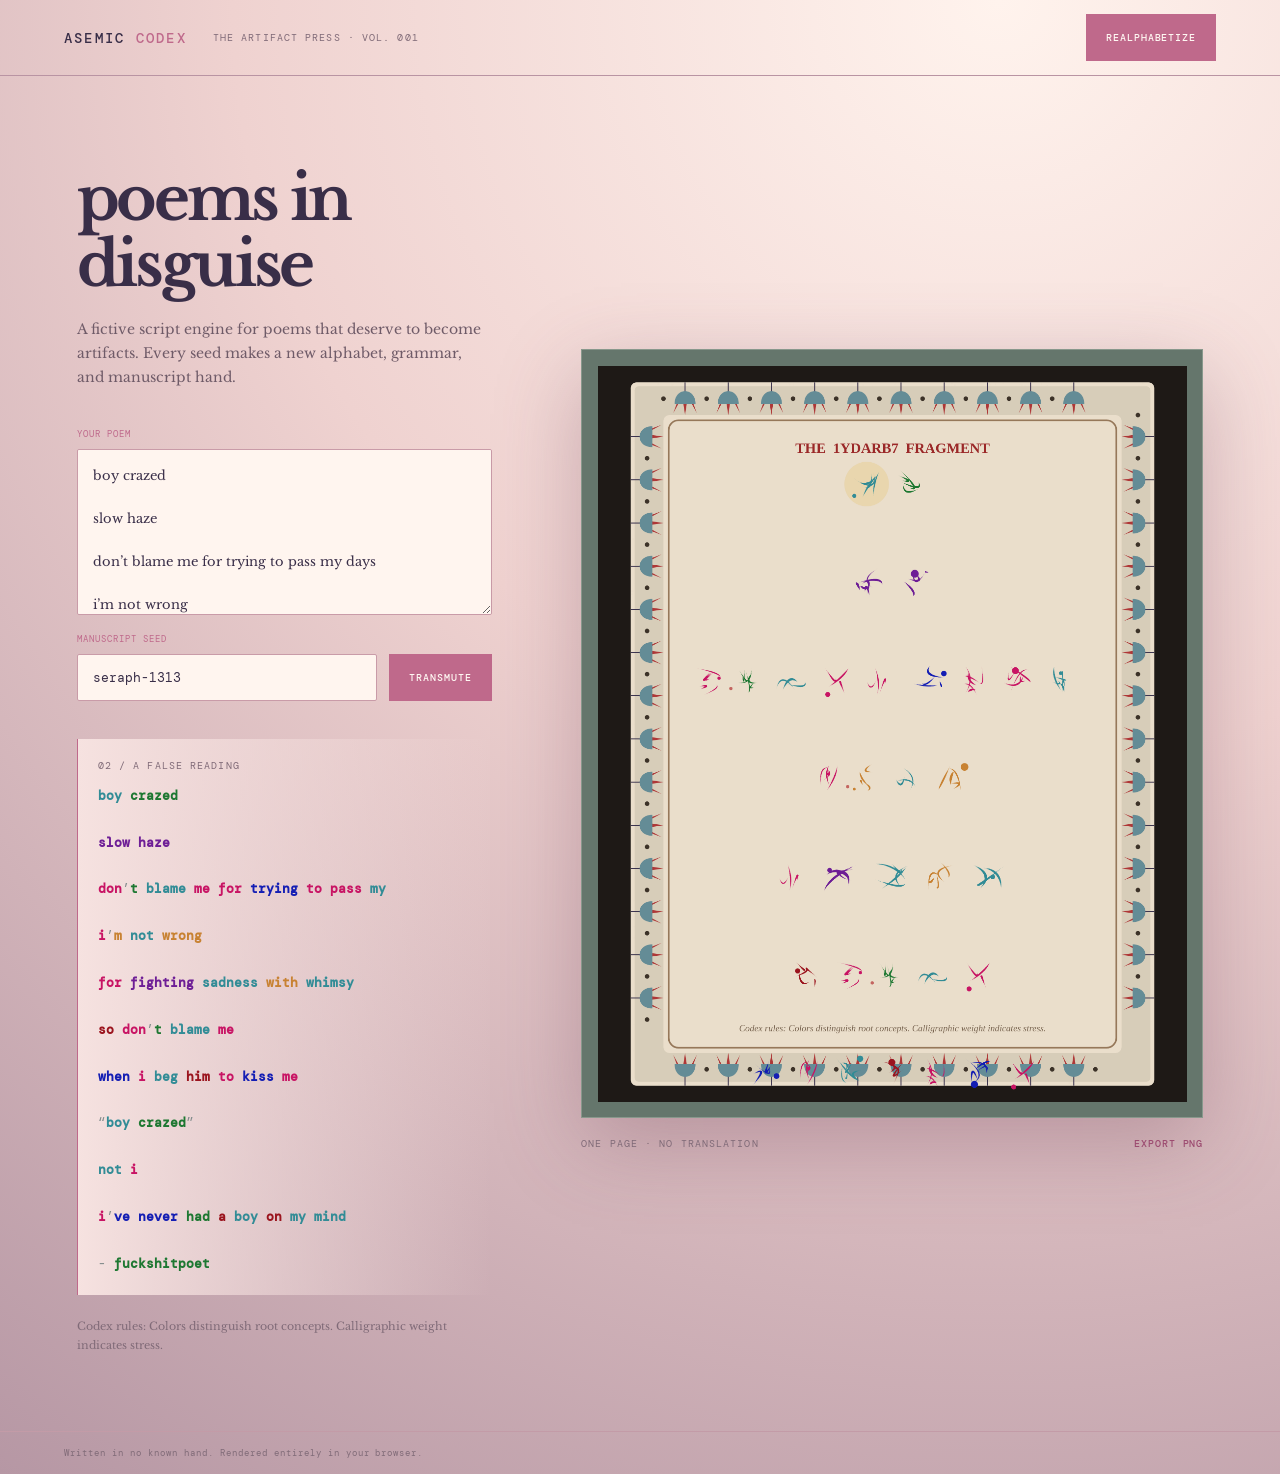
==== web/index.html @ 6e240fef "Update default poem to user's 'boy crazed' poem" ====
<!doctype html>
<html lang="en">
<head>
  <meta charset="utf-8">
  <meta name="viewport" content="width=device-width,initial-scale=1">
  <meta name="theme-color" content="#141b1b">
  <title>Asemic Codex Generator</title>
  <link rel="stylesheet" href="styles.css">
</head>
<body>
  <header>
    <a class="brand" href="#">ASEMIC <span>CODEX</span></a>
    <p>THE ARTIFACT PRESS · VOL. 001</p>
    <button id="new-seed">REALPHABETIZE</button>
  </header>
  <main>
    <section class="control-panel">
      <h1 id="title-text" data-text="poems in disguise">poems in disguise</h1>
      <p class="intro">A fictive script engine for poems that deserve to become artifacts. Every seed makes a new alphabet, grammar, and manuscript hand.</p>
      <label for="poem">YOUR POEM</label>
      <textarea id="poem" spellcheck="false">boy crazed

slow haze

don’t blame me for trying to pass my days

i’m not wrong

for fighting sadness with whimsy

so don’t blame me

when i beg him to kiss me

“boy crazed”

not i

i’ve never had a boy on my mind 

- fuckshitpoet</textarea>
      <div class="seed-row">
        <div><label for="seed">MANUSCRIPT SEED</label><input id="seed" value="seraph-1313" maxlength="28"></div>
        <button id="transmute">Transmute</button>
      </div>
      <div class="reading">
        <div class="eyebrow">02 / A FALSE READING</div>
        <p id="translation" aria-live="polite"></p>
      </div>
      <p class="grammar" id="grammar"></p>
    </section>
    <section class="artifact">
      <div class="paper-frame">
        <canvas id="codex" width="1200" height="1500" aria-label="Generated illuminated codex page"></canvas>
      </div>
      <div class="artifact-actions">
        <span>ONE PAGE · NO TRANSLATION</span>
        <button class="quiet" id="download">Export PNG</button>
      </div>
    </section>
  </main>
  <footer>Written in no known hand. Rendered entirely in your browser.</footer>
  <script src="app.js"></script>
</body>
</html>
---- web/styles.css ----
@import url('https://fonts.googleapis.com/css2?family=DM+Mono:wght@400;500&family=Libre+Baskerville:ital,wght@0,400;0,700;1,400&display=swap');
:root { --ink:#392e48; --acid:#bf698b; --quiet:#806b78; --bg:#f1d9d5; --panel:#f8e9e5; }
* { box-sizing:border-box; }
body { margin:0; color:var(--ink); background:radial-gradient(circle at 78% 0,#fff3ed 0,#efd2d0 43%,#b697a4 100%); font-family:"Libre Baskerville", Georgia, serif; }
header { height:76px; display:flex; align-items:center; padding:0 clamp(22px,5vw,88px); border-bottom:1px solid #b994a3; gap:26px; }
.brand { text-decoration:none; color:var(--ink); font-family:"DM Mono",monospace; letter-spacing:.16em; font-size:14px; font-weight:500; }.brand span{color:var(--acid)}
header p, footer, .eyebrow, label, .artifact-actions { font-family:"DM Mono",monospace; font-size:10px; letter-spacing:.11em; color:var(--quiet); } header p{margin-right:auto}
main { max-width:1440px; min-height:calc(100vh - 120px); margin:auto; padding:clamp(34px,6vw,94px); display:grid; grid-template-columns:minmax(310px,.8fr) minmax(400px,1.2fr); gap:clamp(36px,7vw,120px); align-items:center; }
h1 { font-size:clamp(38px,4.8vw,68px); line-height:1.08; letter-spacing:-.055em; margin:13px 0 20px; position:relative; } h1::after { content:attr(data-text); position:absolute; left:0; top:0; color:var(--ink); filter:blur(6px); pointer-events:none; opacity:0; transition:opacity 0.2s; -webkit-mask-image:radial-gradient(circle 60px at var(--x, 50%) var(--y, 50%), black 0%, transparent 100%); mask-image:radial-gradient(circle 60px at var(--x, 50%) var(--y, 50%), black 0%, transparent 100%); } h1:hover::after { opacity:1; } .intro{color:#6f5b68;line-height:1.7;font-size:14px;max-width:490px;margin-bottom:38px}
label { display:block; margin:0 0 9px; color:var(--acid); font-size:9px; }
textarea,input { width:100%; border:1px solid #c99ba8; background:#fff5ef; border-radius:2px; color:#392e48; font:13px/1.65 "Libre Baskerville",serif; padding:15px; outline:none; transition:border .2s; } textarea{height:166px;resize:vertical} textarea:focus,input:focus{border-color:var(--acid)}
.seed-row{display:grid;grid-template-columns:1fr auto;gap:12px;align-items:end;margin-top:14px}.seed-row input{font-family:"DM Mono",monospace;height:47px}
button { border:1px solid var(--acid); background:var(--acid); color:#fff8f3; cursor:pointer; height:47px; padding:0 19px; font:500 10px "DM Mono",monospace; letter-spacing:.09em; text-transform:uppercase; transition:transform .15s,background .15s; } button:hover{transform:translateY(-2px);background:#a94d75}.quiet { height:auto; padding:8px 0; border:0; background:none; color:#9c4b70 }.quiet:hover{background:none;color:#71304e}
.reading{margin-top:38px;padding:20px;border-left:1px solid #bf698b;background:linear-gradient(90deg,#f6e2e0,transparent)}.reading p{font-family:"DM Mono",monospace;font-size:13px;line-height:1.8;color:#51425c;margin:12px 0 0;min-height:40px;word-break:break-word}.grammar{font-size:11px;line-height:1.7;color:#806b78;margin:22px 0 0}
.artifact{min-width:0}.paper-frame{padding:clamp(9px,1.3vw,18px);background:#65766c;box-shadow:0 25px 80px #73445b55, inset 0 0 0 1px #88988c}.paper-frame canvas{width:100%;height:auto;display:block;background:#f5d6d0}.artifact-actions{display:flex;justify-content:space-between;align-items:center;padding:11px 0 0}.artifact-actions .quiet{font-size:10px}
footer{border-top:1px solid #c39ba7;padding:15px clamp(22px,5vw,88px);font-size:9px}@media(max-width:850px){header p{display:none}main{grid-template-columns:1fr;padding:42px 24px}.control-panel{max-width:600px}.artifact{order:-1}}
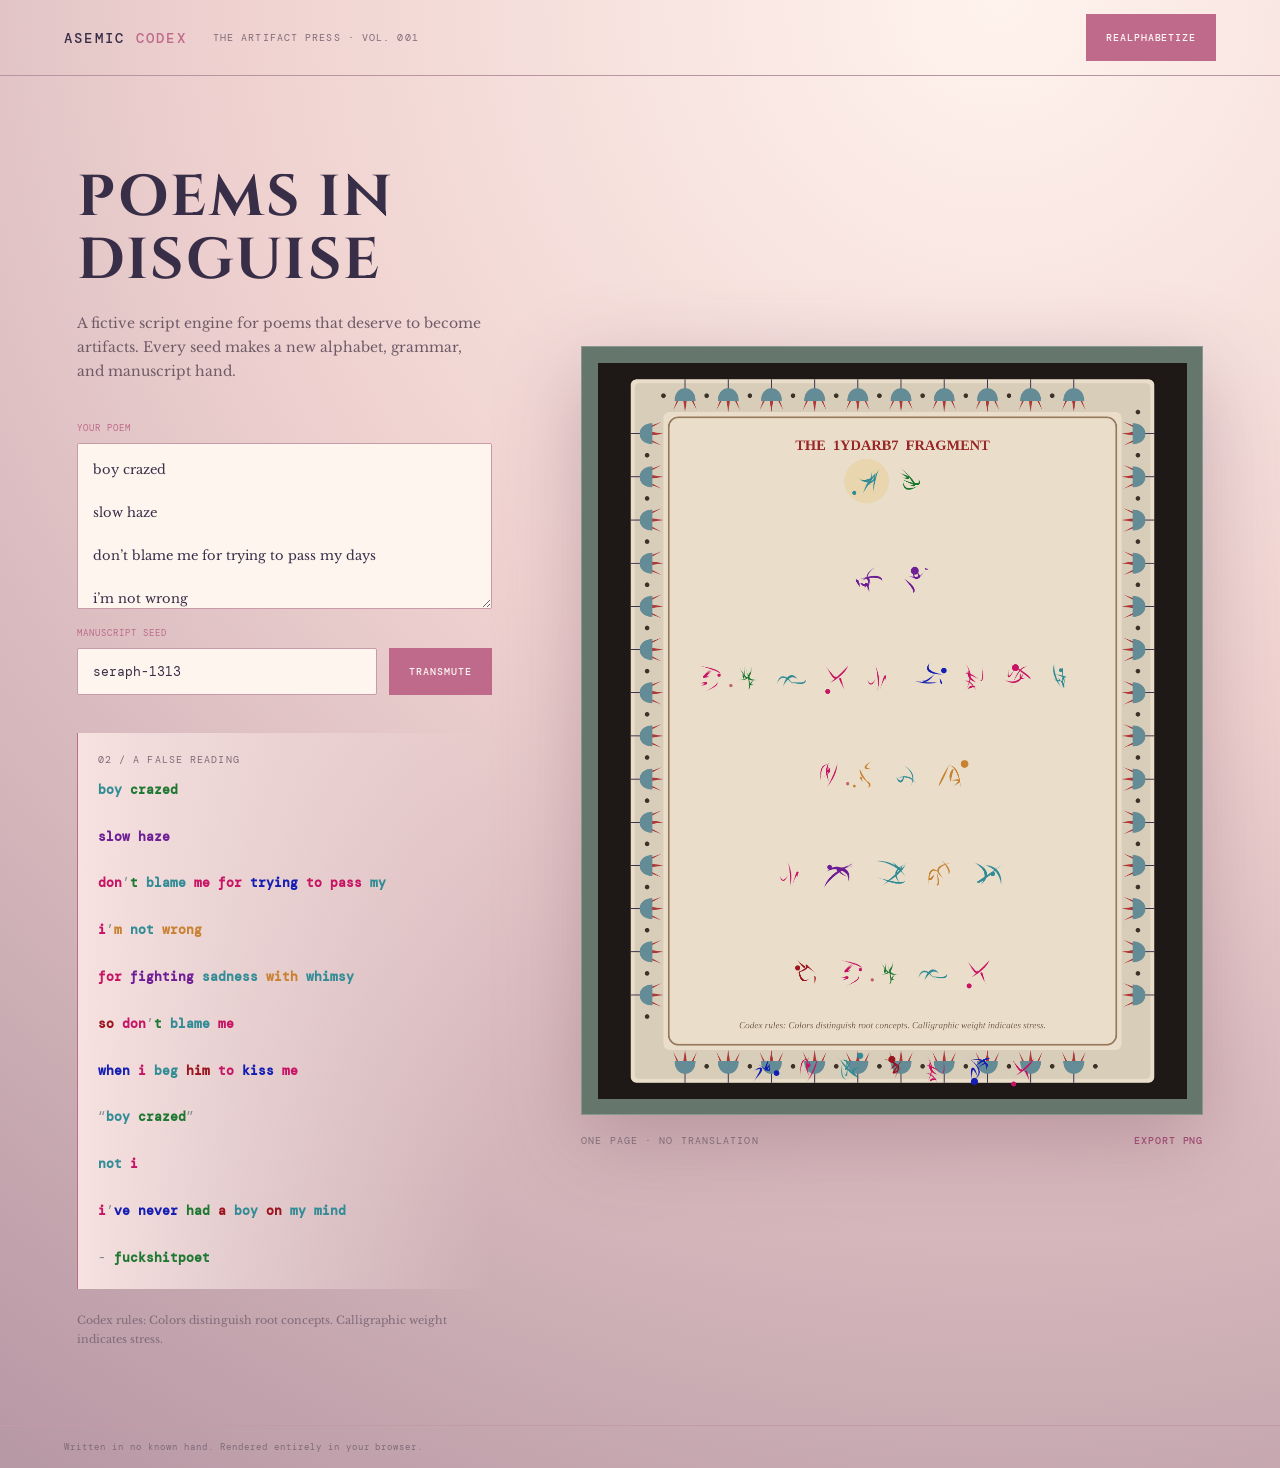
==== commit f1c77174: "Change header to uppercase and use Cinzel font for elegance" ====
--- a/web/index.html
+++ b/web/index.html
@@ -15,7 +15,7 @@
   </header>
   <main>
     <section class="control-panel">
-      <h1 id="title-text" data-text="poems in disguise">poems in disguise</h1>
+      <h1 id="title-text" data-text="POEMS IN DISGUISE">POEMS IN DISGUISE</h1>
       <p class="intro">A fictive script engine for poems that deserve to become artifacts. Every seed makes a new alphabet, grammar, and manuscript hand.</p>
       <label for="poem">YOUR POEM</label>
       <textarea id="poem" spellcheck="false">boy crazed
--- a/web/styles.css
+++ b/web/styles.css
@@ -1,4 +1,4 @@
-@import url('https://fonts.googleapis.com/css2?family=DM+Mono:wght@400;500&family=Libre+Baskerville:ital,wght@0,400;0,700;1,400&display=swap');
+@import url('https://fonts.googleapis.com/css2?family=Cinzel:wght@500;700&family=DM+Mono:wght@400;500&family=Libre+Baskerville:ital,wght@0,400;0,700;1,400&display=swap');
 :root { --ink:#392e48; --acid:#bf698b; --quiet:#806b78; --bg:#f1d9d5; --panel:#f8e9e5; }
 * { box-sizing:border-box; }
 body { margin:0; color:var(--ink); background:radial-gradient(circle at 78% 0,#fff3ed 0,#efd2d0 43%,#b697a4 100%); font-family:"Libre Baskerville", Georgia, serif; }
@@ -6,7 +6,7 @@
 .brand { text-decoration:none; color:var(--ink); font-family:"DM Mono",monospace; letter-spacing:.16em; font-size:14px; font-weight:500; }.brand span{color:var(--acid)}
 header p, footer, .eyebrow, label, .artifact-actions { font-family:"DM Mono",monospace; font-size:10px; letter-spacing:.11em; color:var(--quiet); } header p{margin-right:auto}
 main { max-width:1440px; min-height:calc(100vh - 120px); margin:auto; padding:clamp(34px,6vw,94px); display:grid; grid-template-columns:minmax(310px,.8fr) minmax(400px,1.2fr); gap:clamp(36px,7vw,120px); align-items:center; }
-h1 { font-size:clamp(38px,4.8vw,68px); line-height:1.08; letter-spacing:-.055em; margin:13px 0 20px; position:relative; } h1::after { content:attr(data-text); position:absolute; left:0; top:0; color:var(--ink); filter:blur(6px); pointer-events:none; opacity:0; transition:opacity 0.2s; -webkit-mask-image:radial-gradient(circle 60px at var(--x, 50%) var(--y, 50%), black 0%, transparent 100%); mask-image:radial-gradient(circle 60px at var(--x, 50%) var(--y, 50%), black 0%, transparent 100%); } h1:hover::after { opacity:1; } .intro{color:#6f5b68;line-height:1.7;font-size:14px;max-width:490px;margin-bottom:38px}
+h1 { font-family:'Cinzel', serif; font-size:clamp(36px,4.5vw,62px); line-height:1.1; letter-spacing:0.04em; margin:13px 0 20px; position:relative; } h1::after { content:attr(data-text); position:absolute; left:0; top:0; color:var(--ink); filter:blur(6px); pointer-events:none; opacity:0; transition:opacity 0.2s; -webkit-mask-image:radial-gradient(circle 60px at var(--x, 50%) var(--y, 50%), black 0%, transparent 100%); mask-image:radial-gradient(circle 60px at var(--x, 50%) var(--y, 50%), black 0%, transparent 100%); } h1:hover::after { opacity:1; } .intro{color:#6f5b68;line-height:1.7;font-size:14px;max-width:490px;margin-bottom:38px}
 label { display:block; margin:0 0 9px; color:var(--acid); font-size:9px; }
 textarea,input { width:100%; border:1px solid #c99ba8; background:#fff5ef; border-radius:2px; color:#392e48; font:13px/1.65 "Libre Baskerville",serif; padding:15px; outline:none; transition:border .2s; } textarea{height:166px;resize:vertical} textarea:focus,input:focus{border-color:var(--acid)}
 .seed-row{display:grid;grid-template-columns:1fr auto;gap:12px;align-items:end;margin-top:14px}.seed-row input{font-family:"DM Mono",monospace;height:47px}
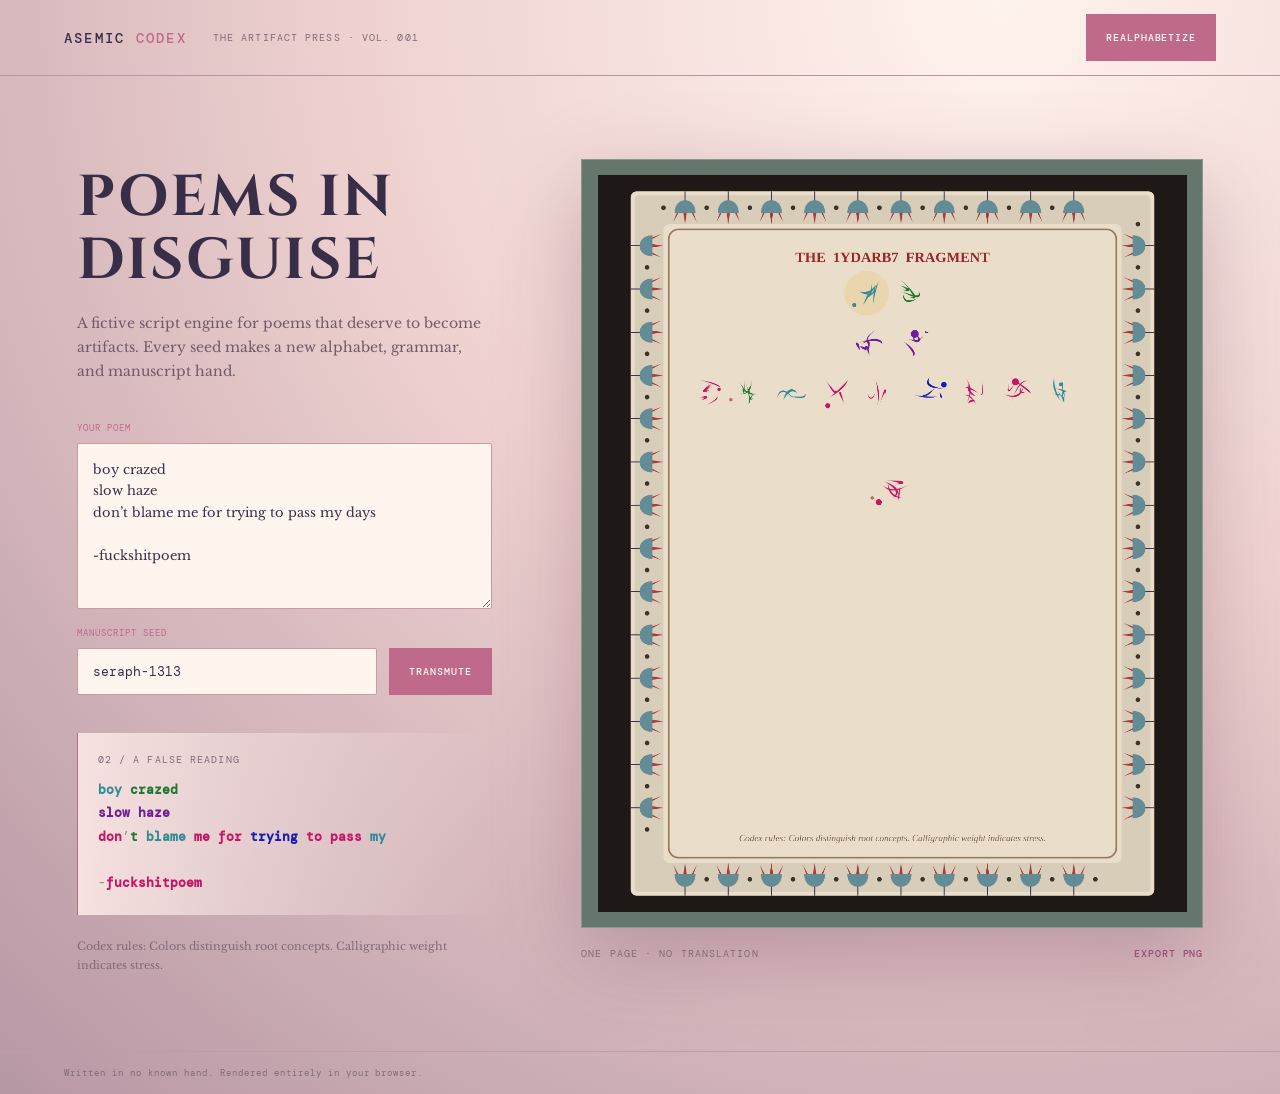
==== commit 8d9ecc82: "Change default poem to the shorter version" ====
--- a/web/index.html
+++ b/web/index.html
@@ -19,26 +19,10 @@
       <p class="intro">A fictive script engine for poems that deserve to become artifacts. Every seed makes a new alphabet, grammar, and manuscript hand.</p>
       <label for="poem">YOUR POEM</label>
       <textarea id="poem" spellcheck="false">boy crazed
-
 slow haze
-
 don’t blame me for trying to pass my days
 
-i’m not wrong
-
-for fighting sadness with whimsy
-
-so don’t blame me
-
-when i beg him to kiss me
-
-“boy crazed”
-
-not i
-
-i’ve never had a boy on my mind 
-
-- fuckshitpoet</textarea>
+-fuckshitpoem</textarea>
       <div class="seed-row">
         <div><label for="seed">MANUSCRIPT SEED</label><input id="seed" value="seraph-1313" maxlength="28"></div>
         <button id="transmute">Transmute</button>
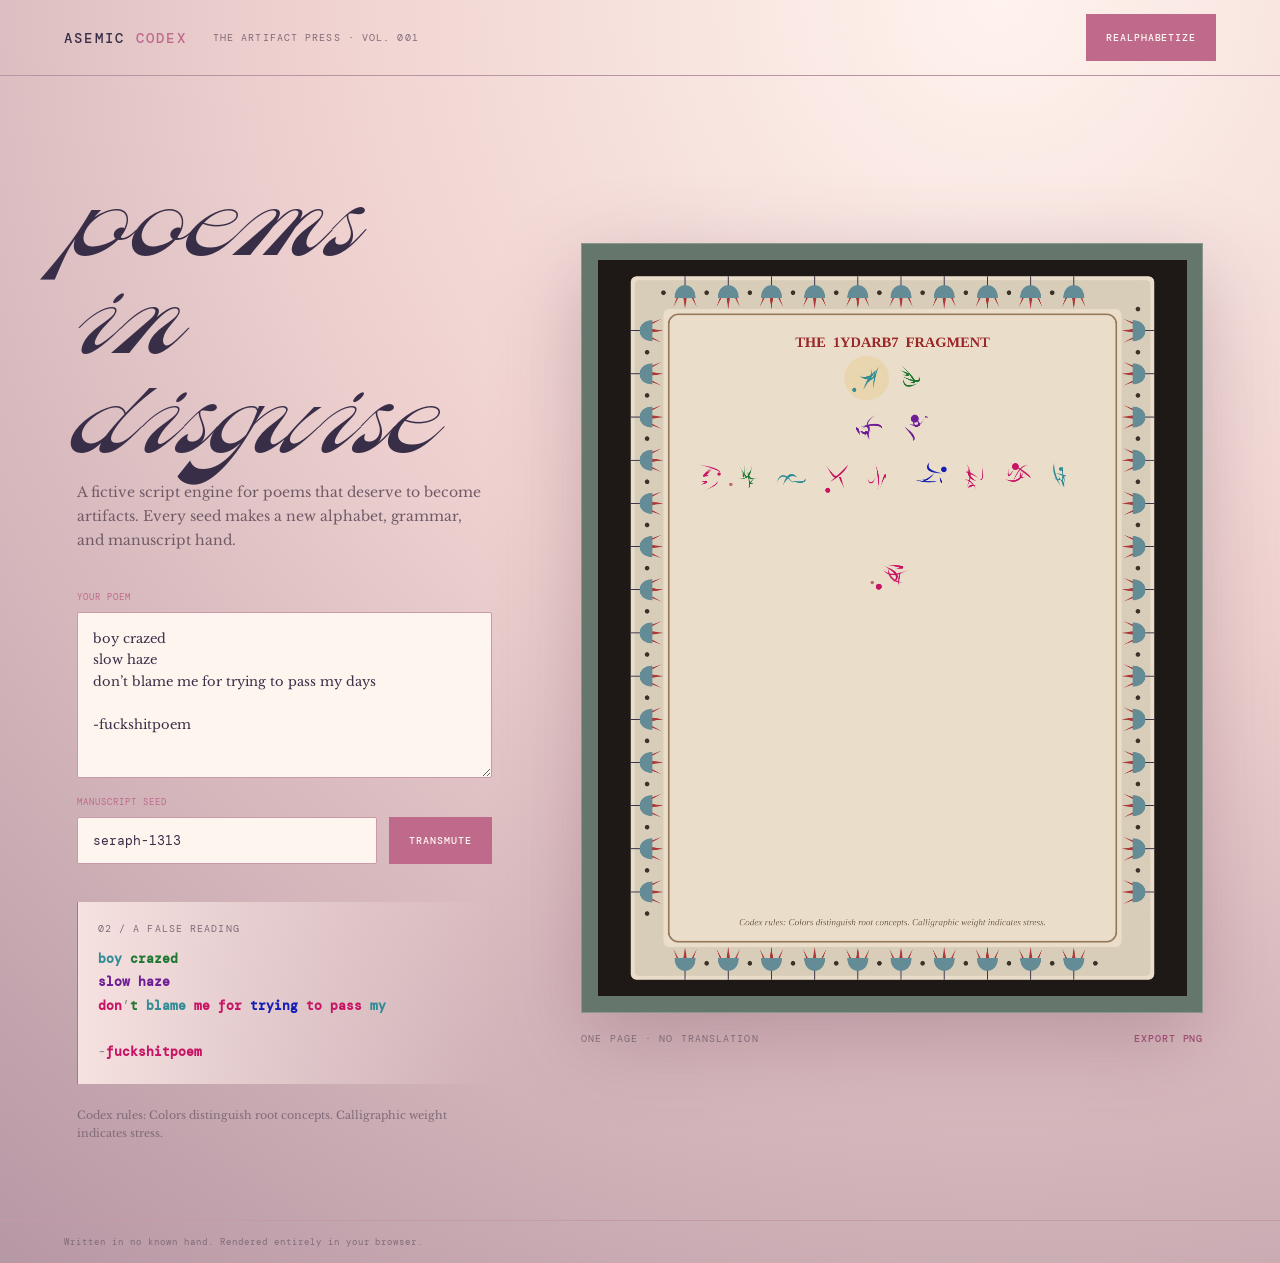
==== commit abd0a8d8: "Add custom MolliesScript font and apply it to header" ====
--- a/web/index.html
+++ b/web/index.html
@@ -15,7 +15,7 @@
   </header>
   <main>
     <section class="control-panel">
-      <h1 id="title-text" data-text="POEMS IN DISGUISE">POEMS IN DISGUISE</h1>
+      <h1 id="title-text" data-text="poems in disguise">poems in disguise</h1>
       <p class="intro">A fictive script engine for poems that deserve to become artifacts. Every seed makes a new alphabet, grammar, and manuscript hand.</p>
       <label for="poem">YOUR POEM</label>
       <textarea id="poem" spellcheck="false">boy crazed
--- a/web/styles.css
+++ b/web/styles.css
@@ -1,4 +1,5 @@
 @import url('https://fonts.googleapis.com/css2?family=Cinzel:wght@500;700&family=DM+Mono:wght@400;500&family=Libre+Baskerville:ital,wght@0,400;0,700;1,400&display=swap');
+@font-face { font-family: 'MolliesScript'; src: url('assets/MolliesScript-Regular-Exfont9d72.otf') format('opentype'); }
 :root { --ink:#392e48; --acid:#bf698b; --quiet:#806b78; --bg:#f1d9d5; --panel:#f8e9e5; }
 * { box-sizing:border-box; }
 body { margin:0; color:var(--ink); background:radial-gradient(circle at 78% 0,#fff3ed 0,#efd2d0 43%,#b697a4 100%); font-family:"Libre Baskerville", Georgia, serif; }
@@ -6,7 +7,7 @@
 .brand { text-decoration:none; color:var(--ink); font-family:"DM Mono",monospace; letter-spacing:.16em; font-size:14px; font-weight:500; }.brand span{color:var(--acid)}
 header p, footer, .eyebrow, label, .artifact-actions { font-family:"DM Mono",monospace; font-size:10px; letter-spacing:.11em; color:var(--quiet); } header p{margin-right:auto}
 main { max-width:1440px; min-height:calc(100vh - 120px); margin:auto; padding:clamp(34px,6vw,94px); display:grid; grid-template-columns:minmax(310px,.8fr) minmax(400px,1.2fr); gap:clamp(36px,7vw,120px); align-items:center; }
-h1 { font-family:'Cinzel', serif; font-size:clamp(36px,4.5vw,62px); line-height:1.1; letter-spacing:0.04em; margin:13px 0 20px; position:relative; } h1::after { content:attr(data-text); position:absolute; left:0; top:0; color:var(--ink); filter:blur(6px); pointer-events:none; opacity:0; transition:opacity 0.2s; -webkit-mask-image:radial-gradient(circle 60px at var(--x, 50%) var(--y, 50%), black 0%, transparent 100%); mask-image:radial-gradient(circle 60px at var(--x, 50%) var(--y, 50%), black 0%, transparent 100%); } h1:hover::after { opacity:1; } .intro{color:#6f5b68;line-height:1.7;font-size:14px;max-width:490px;margin-bottom:38px}
+h1 { font-family:'MolliesScript', serif; font-size:clamp(56px,7vw,92px); font-weight:normal; line-height:1.1; letter-spacing:0; margin:13px 0 20px; position:relative; } h1::after { content:attr(data-text); position:absolute; left:0; top:0; color:var(--ink); filter:blur(6px); pointer-events:none; opacity:0; transition:opacity 0.2s; -webkit-mask-image:radial-gradient(circle 60px at var(--x, 50%) var(--y, 50%), black 0%, transparent 100%); mask-image:radial-gradient(circle 60px at var(--x, 50%) var(--y, 50%), black 0%, transparent 100%); } h1:hover::after { opacity:1; } .intro{color:#6f5b68;line-height:1.7;font-size:14px;max-width:490px;margin-bottom:38px}
 label { display:block; margin:0 0 9px; color:var(--acid); font-size:9px; }
 textarea,input { width:100%; border:1px solid #c99ba8; background:#fff5ef; border-radius:2px; color:#392e48; font:13px/1.65 "Libre Baskerville",serif; padding:15px; outline:none; transition:border .2s; } textarea{height:166px;resize:vertical} textarea:focus,input:focus{border-color:var(--acid)}
 .seed-row{display:grid;grid-template-columns:1fr auto;gap:12px;align-items:end;margin-top:14px}.seed-row input{font-family:"DM Mono",monospace;height:47px}
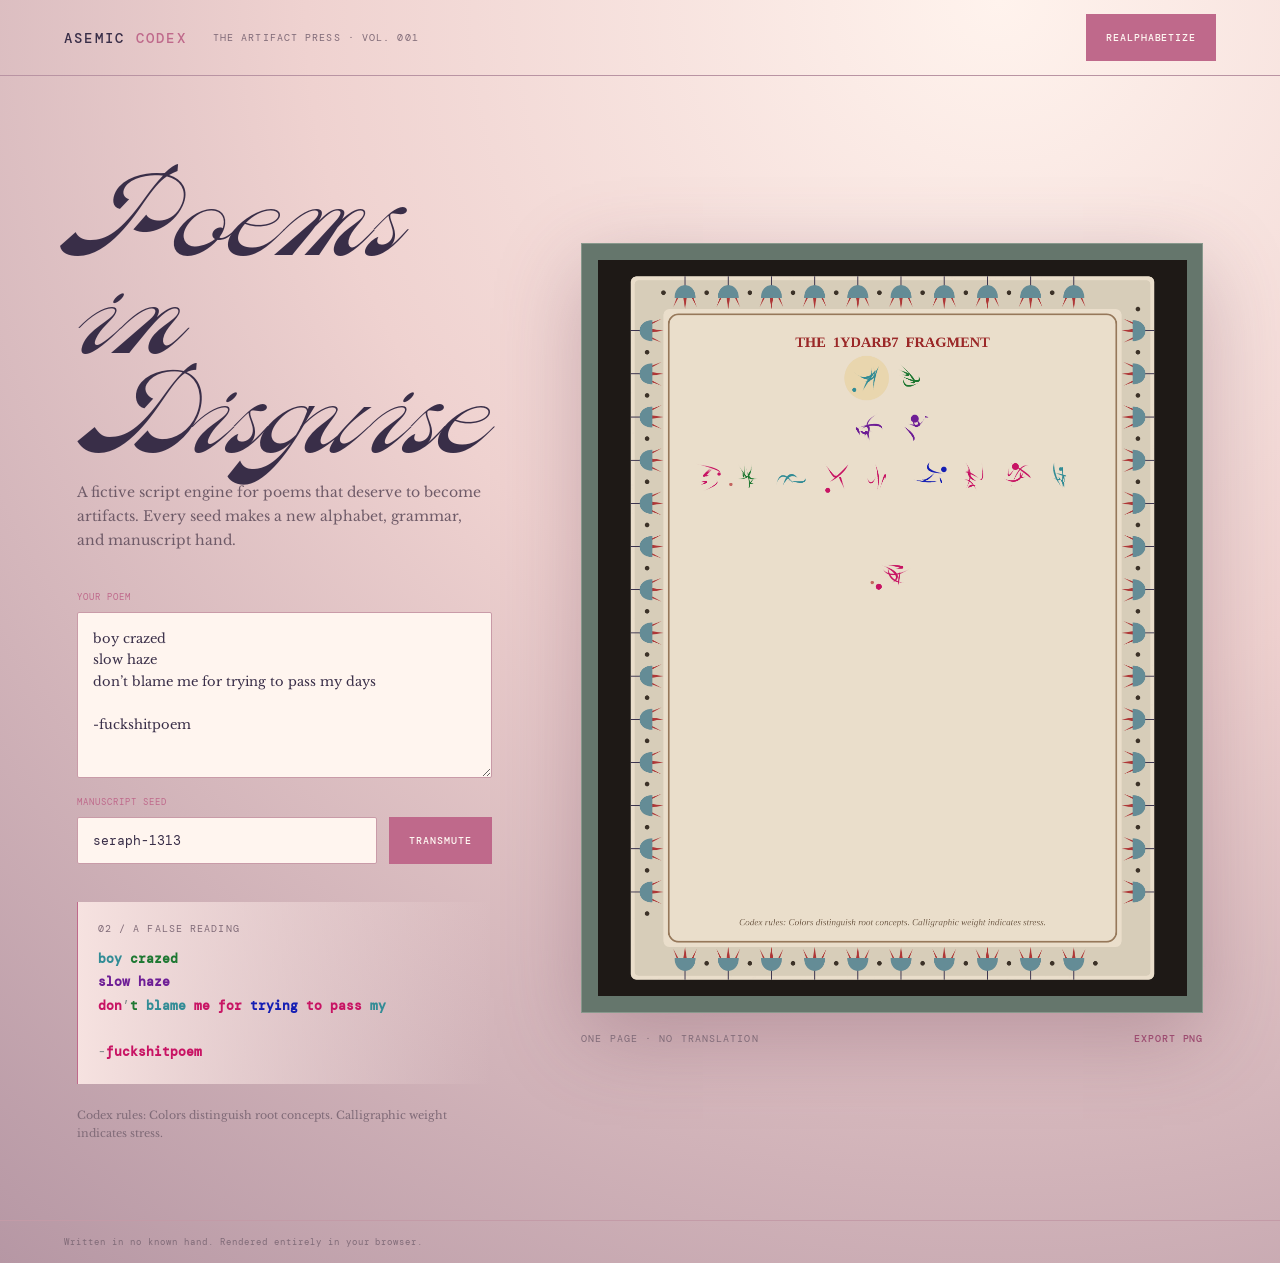
==== commit fb70377e: "Update header text to Title Case" ====
--- a/web/index.html
+++ b/web/index.html
@@ -15,7 +15,7 @@
   </header>
   <main>
     <section class="control-panel">
-      <h1 id="title-text" data-text="poems in disguise">poems in disguise</h1>
+      <h1 id="title-text" data-text="Poems in Disguise">Poems in Disguise</h1>
       <p class="intro">A fictive script engine for poems that deserve to become artifacts. Every seed makes a new alphabet, grammar, and manuscript hand.</p>
       <label for="poem">YOUR POEM</label>
       <textarea id="poem" spellcheck="false">boy crazed
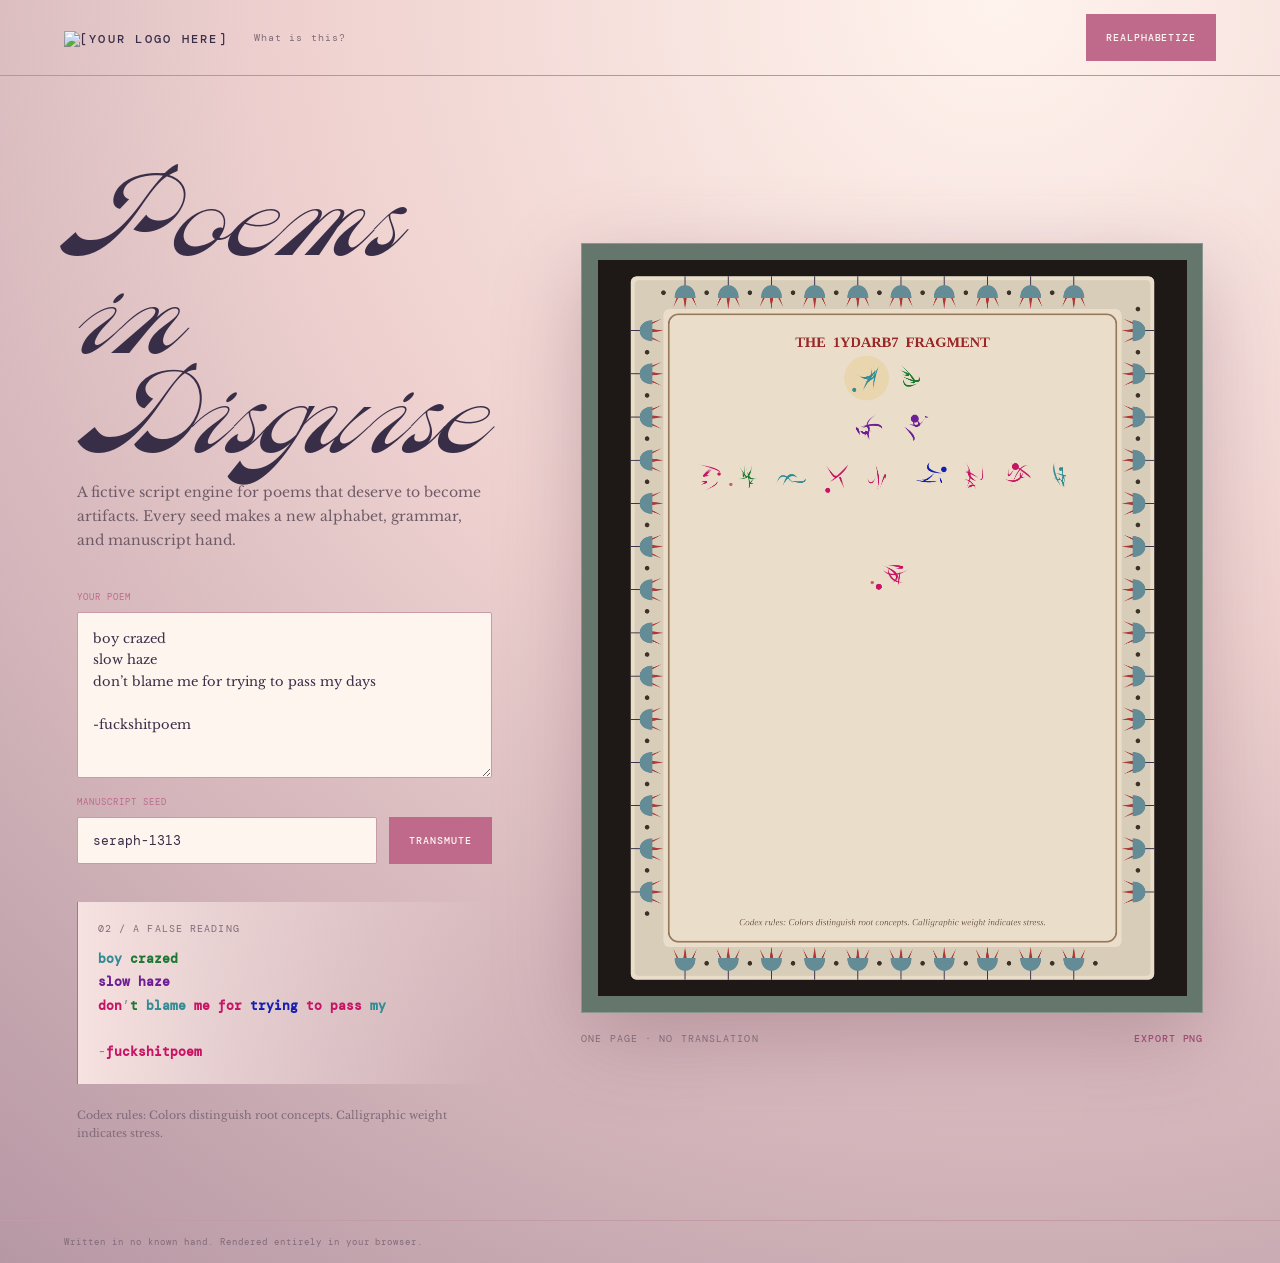
==== commit 74103d62: "Add About page and prepare logo placeholder in header" ====
--- a/web/index.html
+++ b/web/index.html
@@ -9,8 +9,10 @@
 </head>
 <body>
   <header>
-    <a class="brand" href="#">ASEMIC <span>CODEX</span></a>
-    <p>THE ARTIFACT PRESS · VOL. 001</p>
+    <a class="brand" href="index.html">
+        <img src="assets/logo.png" alt="[YOUR LOGO HERE]" id="logo" style="max-height:40px; width:auto; font-family:'DM Mono', monospace; font-size:12px; color:var(--ink);">
+    </a>
+    <p><a href="about.html" style="color:var(--quiet); text-decoration:none;">What is this?</a></p>
     <button id="new-seed">REALPHABETIZE</button>
   </header>
   <main>
--- a/web/styles.css
+++ b/web/styles.css
@@ -5,7 +5,7 @@
 body { margin:0; color:var(--ink); background:radial-gradient(circle at 78% 0,#fff3ed 0,#efd2d0 43%,#b697a4 100%); font-family:"Libre Baskerville", Georgia, serif; }
 header { height:76px; display:flex; align-items:center; padding:0 clamp(22px,5vw,88px); border-bottom:1px solid #b994a3; gap:26px; }
 .brand { text-decoration:none; color:var(--ink); font-family:"DM Mono",monospace; letter-spacing:.16em; font-size:14px; font-weight:500; }.brand span{color:var(--acid)}
-header p, footer, .eyebrow, label, .artifact-actions { font-family:"DM Mono",monospace; font-size:10px; letter-spacing:.11em; color:var(--quiet); } header p{margin-right:auto}
+header p, footer, .eyebrow, label, .artifact-actions { font-family:"DM Mono",monospace; font-size:10px; letter-spacing:.11em; color:var(--quiet); } header p{margin-right:auto} header p a { transition:color 0.2s; } header p a:hover { color:var(--acid) !important; text-decoration:underline !important; }
 main { max-width:1440px; min-height:calc(100vh - 120px); margin:auto; padding:clamp(34px,6vw,94px); display:grid; grid-template-columns:minmax(310px,.8fr) minmax(400px,1.2fr); gap:clamp(36px,7vw,120px); align-items:center; }
 h1 { font-family:'MolliesScript', serif; font-size:clamp(56px,7vw,92px); font-weight:normal; line-height:1.1; letter-spacing:0; margin:13px 0 20px; position:relative; } h1::after { content:attr(data-text); position:absolute; left:0; top:0; color:var(--ink); filter:blur(6px); pointer-events:none; opacity:0; transition:opacity 0.2s; -webkit-mask-image:radial-gradient(circle 60px at var(--x, 50%) var(--y, 50%), black 0%, transparent 100%); mask-image:radial-gradient(circle 60px at var(--x, 50%) var(--y, 50%), black 0%, transparent 100%); } h1:hover::after { opacity:1; } .intro{color:#6f5b68;line-height:1.7;font-size:14px;max-width:490px;margin-bottom:38px}
 label { display:block; margin:0 0 9px; color:var(--acid); font-size:9px; }
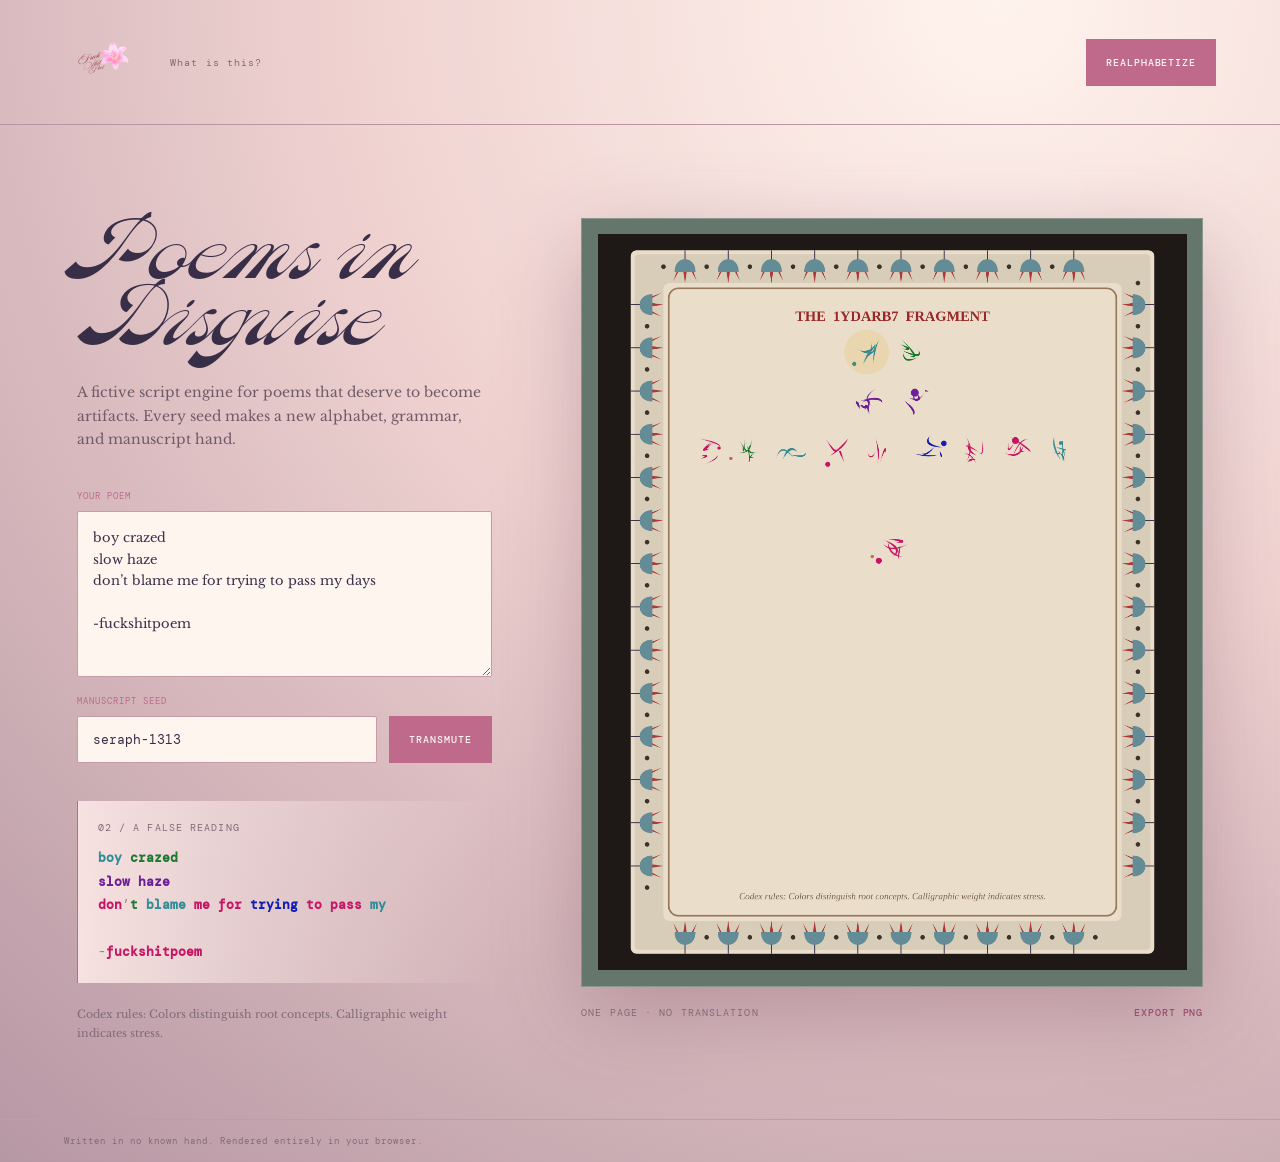
==== commit fe624bd3: "Resize logo and reformat Poems in Disguise header" ====
--- a/web/index.html
+++ b/web/index.html
@@ -10,14 +10,14 @@
 <body>
   <header>
     <a class="brand" href="index.html">
-        <img src="assets/logo.png" alt="[YOUR LOGO HERE]" id="logo" style="max-height:40px; width:auto; font-family:'DM Mono', monospace; font-size:12px; color:var(--ink);">
+        <img src="assets/logo.png" alt="Logo" id="logo" style="max-height:90px; width:auto; padding: 5px 0;">
     </a>
     <p><a href="about.html" style="color:var(--quiet); text-decoration:none;">What is this?</a></p>
     <button id="new-seed">REALPHABETIZE</button>
   </header>
   <main>
     <section class="control-panel">
-      <h1 id="title-text" data-text="Poems in Disguise">Poems in Disguise</h1>
+      <h1 id="title-text" data-text="Poems in&#10;Disguise" style="text-align:left;">Poems in<br>Disguise</h1>
       <p class="intro">A fictive script engine for poems that deserve to become artifacts. Every seed makes a new alphabet, grammar, and manuscript hand.</p>
       <label for="poem">YOUR POEM</label>
       <textarea id="poem" spellcheck="false">boy crazed
--- a/web/styles.css
+++ b/web/styles.css
@@ -3,11 +3,11 @@
 :root { --ink:#392e48; --acid:#bf698b; --quiet:#806b78; --bg:#f1d9d5; --panel:#f8e9e5; }
 * { box-sizing:border-box; }
 body { margin:0; color:var(--ink); background:radial-gradient(circle at 78% 0,#fff3ed 0,#efd2d0 43%,#b697a4 100%); font-family:"Libre Baskerville", Georgia, serif; }
-header { height:76px; display:flex; align-items:center; padding:0 clamp(22px,5vw,88px); border-bottom:1px solid #b994a3; gap:26px; }
+header { min-height:100px; display:flex; align-items:center; padding:15px clamp(22px,5vw,88px); border-bottom:1px solid #b994a3; gap:26px; }
 .brand { text-decoration:none; color:var(--ink); font-family:"DM Mono",monospace; letter-spacing:.16em; font-size:14px; font-weight:500; }.brand span{color:var(--acid)}
 header p, footer, .eyebrow, label, .artifact-actions { font-family:"DM Mono",monospace; font-size:10px; letter-spacing:.11em; color:var(--quiet); } header p{margin-right:auto} header p a { transition:color 0.2s; } header p a:hover { color:var(--acid) !important; text-decoration:underline !important; }
 main { max-width:1440px; min-height:calc(100vh - 120px); margin:auto; padding:clamp(34px,6vw,94px); display:grid; grid-template-columns:minmax(310px,.8fr) minmax(400px,1.2fr); gap:clamp(36px,7vw,120px); align-items:center; }
-h1 { font-family:'MolliesScript', serif; font-size:clamp(56px,7vw,92px); font-weight:normal; line-height:1.1; letter-spacing:0; margin:13px 0 20px; position:relative; } h1::after { content:attr(data-text); position:absolute; left:0; top:0; color:var(--ink); filter:blur(6px); pointer-events:none; opacity:0; transition:opacity 0.2s; -webkit-mask-image:radial-gradient(circle 60px at var(--x, 50%) var(--y, 50%), black 0%, transparent 100%); mask-image:radial-gradient(circle 60px at var(--x, 50%) var(--y, 50%), black 0%, transparent 100%); } h1:hover::after { opacity:1; } .intro{color:#6f5b68;line-height:1.7;font-size:14px;max-width:490px;margin-bottom:38px}
+h1 { font-family:'MolliesScript', serif; font-size:clamp(42px,5.5vw,66px); font-weight:normal; line-height:1; letter-spacing:0; margin:13px 0 20px; position:relative; display:inline-block; } h1::after { content:attr(data-text); white-space:pre; position:absolute; left:0; top:0; color:var(--ink); filter:blur(6px); pointer-events:none; opacity:0; transition:opacity 0.2s; -webkit-mask-image:radial-gradient(circle 60px at var(--x, 50%) var(--y, 50%), black 0%, transparent 100%); mask-image:radial-gradient(circle 60px at var(--x, 50%) var(--y, 50%), black 0%, transparent 100%); } h1:hover::after { opacity:1; } .intro{color:#6f5b68;line-height:1.7;font-size:14px;max-width:490px;margin-bottom:38px}
 label { display:block; margin:0 0 9px; color:var(--acid); font-size:9px; }
 textarea,input { width:100%; border:1px solid #c99ba8; background:#fff5ef; border-radius:2px; color:#392e48; font:13px/1.65 "Libre Baskerville",serif; padding:15px; outline:none; transition:border .2s; } textarea{height:166px;resize:vertical} textarea:focus,input:focus{border-color:var(--acid)}
 .seed-row{display:grid;grid-template-columns:1fr auto;gap:12px;align-items:end;margin-top:14px}.seed-row input{font-family:"DM Mono",monospace;height:47px}
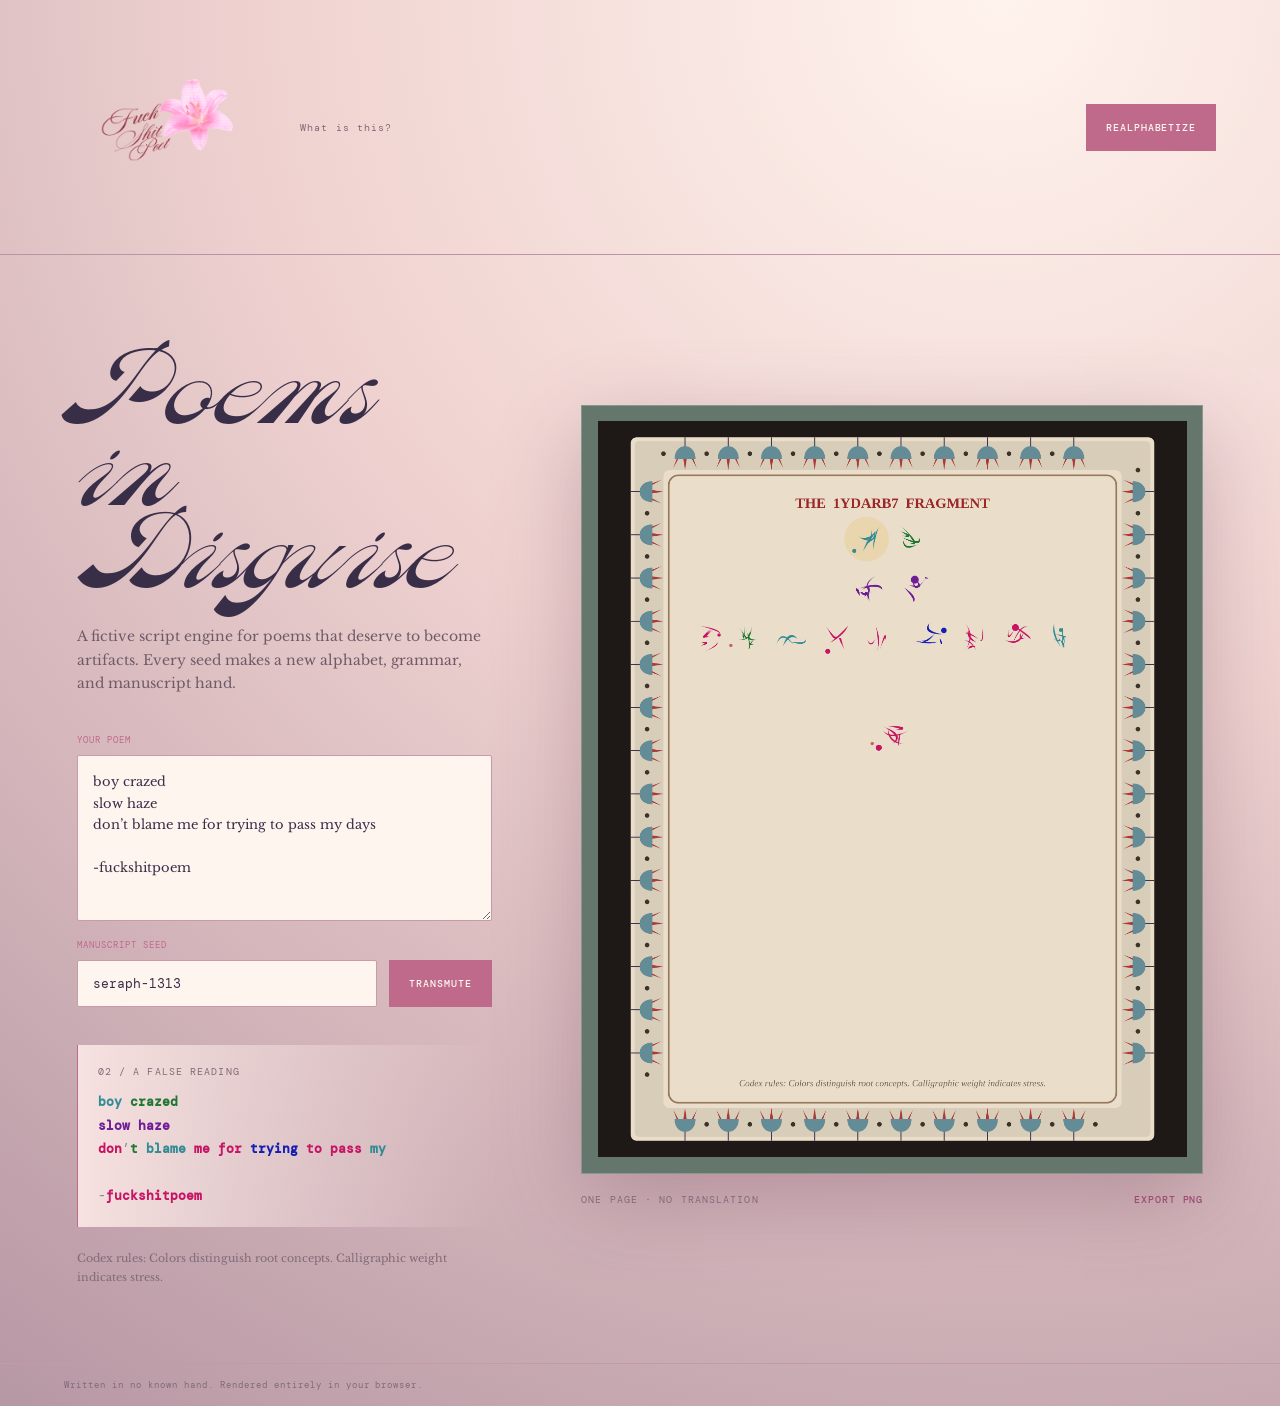
==== commit 9803ac33: "Increase logo size, increase H1 font size, and add back button to about page" ====
--- a/web/index.html
+++ b/web/index.html
@@ -10,7 +10,7 @@
 <body>
   <header>
     <a class="brand" href="index.html">
-        <img src="assets/logo.png" alt="Logo" id="logo" style="max-height:90px; width:auto; padding: 5px 0;">
+        <img src="assets/logo.png" alt="Logo" id="logo" style="max-height:220px; width:auto; padding: 5px 0;">
     </a>
     <p><a href="about.html" style="color:var(--quiet); text-decoration:none;">What is this?</a></p>
     <button id="new-seed">REALPHABETIZE</button>
--- a/web/styles.css
+++ b/web/styles.css
@@ -7,7 +7,7 @@
 .brand { text-decoration:none; color:var(--ink); font-family:"DM Mono",monospace; letter-spacing:.16em; font-size:14px; font-weight:500; }.brand span{color:var(--acid)}
 header p, footer, .eyebrow, label, .artifact-actions { font-family:"DM Mono",monospace; font-size:10px; letter-spacing:.11em; color:var(--quiet); } header p{margin-right:auto} header p a { transition:color 0.2s; } header p a:hover { color:var(--acid) !important; text-decoration:underline !important; }
 main { max-width:1440px; min-height:calc(100vh - 120px); margin:auto; padding:clamp(34px,6vw,94px); display:grid; grid-template-columns:minmax(310px,.8fr) minmax(400px,1.2fr); gap:clamp(36px,7vw,120px); align-items:center; }
-h1 { font-family:'MolliesScript', serif; font-size:clamp(42px,5.5vw,66px); font-weight:normal; line-height:1; letter-spacing:0; margin:13px 0 20px; position:relative; display:inline-block; } h1::after { content:attr(data-text); white-space:pre; position:absolute; left:0; top:0; color:var(--ink); filter:blur(6px); pointer-events:none; opacity:0; transition:opacity 0.2s; -webkit-mask-image:radial-gradient(circle 60px at var(--x, 50%) var(--y, 50%), black 0%, transparent 100%); mask-image:radial-gradient(circle 60px at var(--x, 50%) var(--y, 50%), black 0%, transparent 100%); } h1:hover::after { opacity:1; } .intro{color:#6f5b68;line-height:1.7;font-size:14px;max-width:490px;margin-bottom:38px}
+h1 { font-family:'MolliesScript', serif; font-size:clamp(52px,6.5vw,82px); font-weight:normal; line-height:1; letter-spacing:0; margin:13px 0 20px; position:relative; display:inline-block; } h1::after { content:attr(data-text); white-space:pre; position:absolute; left:0; top:0; color:var(--ink); filter:blur(6px); pointer-events:none; opacity:0; transition:opacity 0.2s; -webkit-mask-image:radial-gradient(circle 60px at var(--x, 50%) var(--y, 50%), black 0%, transparent 100%); mask-image:radial-gradient(circle 60px at var(--x, 50%) var(--y, 50%), black 0%, transparent 100%); } h1:hover::after { opacity:1; } .intro{color:#6f5b68;line-height:1.7;font-size:14px;max-width:490px;margin-bottom:38px}
 label { display:block; margin:0 0 9px; color:var(--acid); font-size:9px; }
 textarea,input { width:100%; border:1px solid #c99ba8; background:#fff5ef; border-radius:2px; color:#392e48; font:13px/1.65 "Libre Baskerville",serif; padding:15px; outline:none; transition:border .2s; } textarea{height:166px;resize:vertical} textarea:focus,input:focus{border-color:var(--acid)}
 .seed-row{display:grid;grid-template-columns:1fr auto;gap:12px;align-items:end;margin-top:14px}.seed-row input{font-family:"DM Mono",monospace;height:47px}
